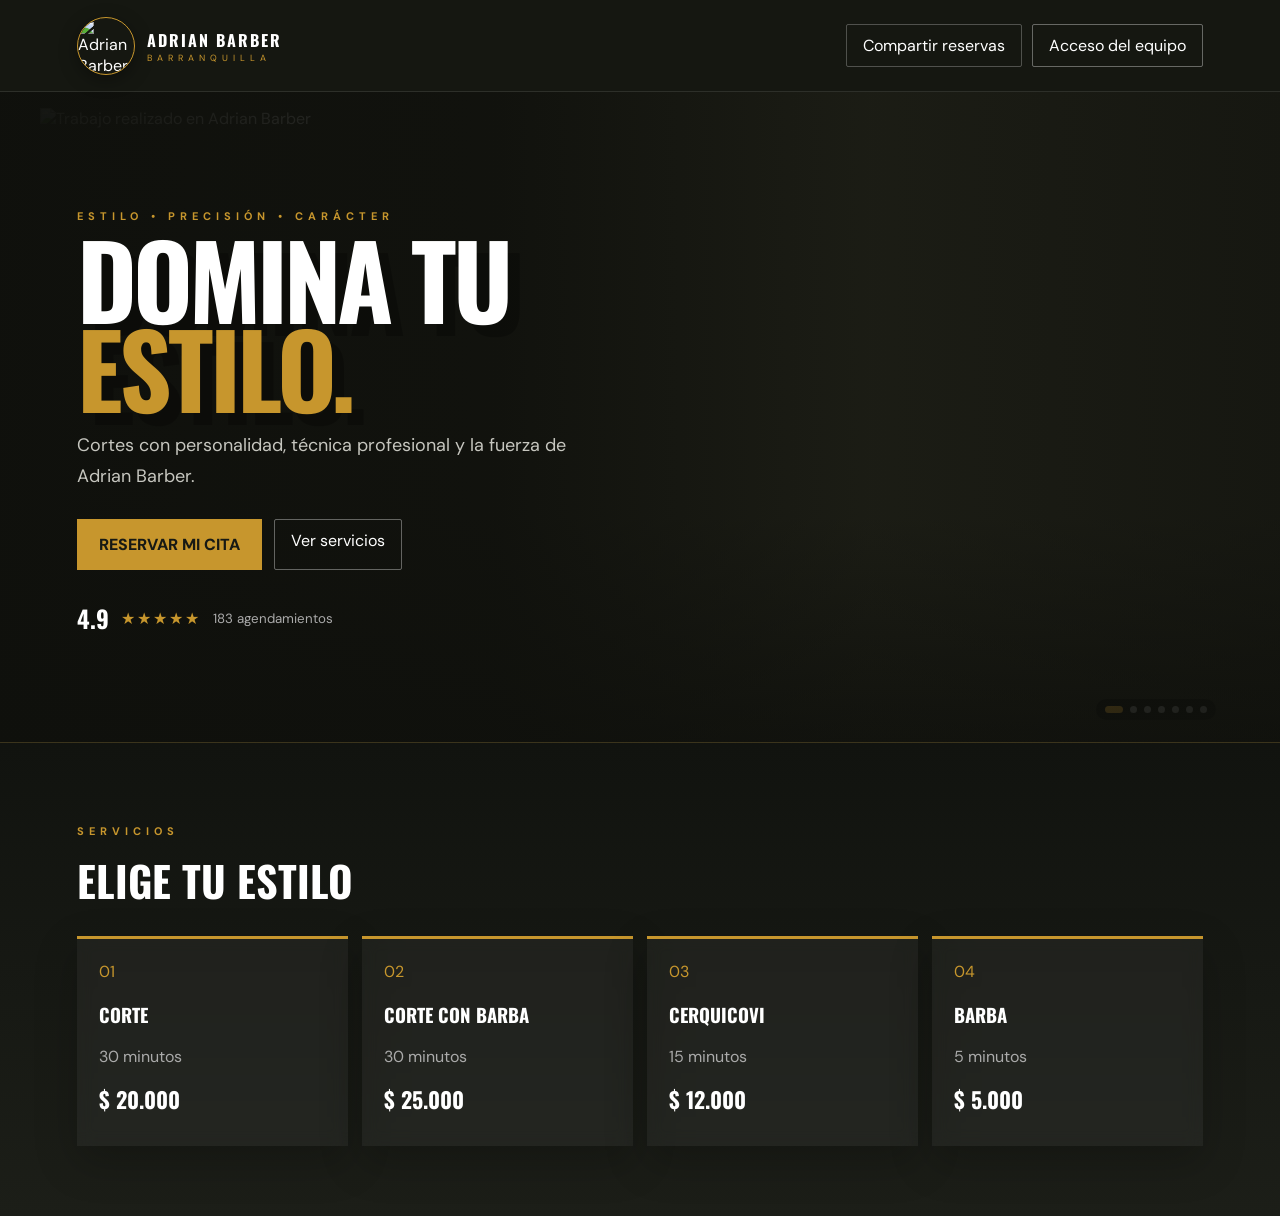
==== index.html @ c8754376 "Add Barberia frontend and deployment files Co-authored-by: Copilot <223556219+Copilot@users.noreply." ====
<!doctype html>
<html lang="es">
<head>
  <meta charset="UTF-8">
  <meta name="viewport" content="width=device-width, initial-scale=1.0">
  <meta name="theme-color" content="#17181c">
  <title>Adrian Barber | Reservas</title>
  <link rel="preconnect" href="https://fonts.googleapis.com">
  <link rel="preconnect" href="https://fonts.gstatic.com" crossorigin>
  <link href="https://fonts.googleapis.com/css2?family=DM+Sans:wght@400;500;600;700&family=Oswald:wght@500;600&display=swap" rel="stylesheet">
  <link rel="stylesheet" href="styles.css">
</head>
<body>
  <section class="landing" id="landingPage">
    <nav class="landing-nav">
      <div class="landing-logo"><img src="assets/adrian-barber-logo.jpg" alt="Adrian Barber"><div><strong>ADRIAN BARBER</strong><small>BARRANQUILLA</small></div></div>
      <div class="landing-nav-actions">
        <button class="landing-admin landing-share" id="shareBookingLink" type="button">Compartir reservas</button>
        <button class="landing-admin" id="showStaffLogin">Acceso del equipo</button>
      </div>
    </nav>
    <div class="landing-hero">
      <div class="landing-copy">
        <p class="landing-kicker">ESTILO • PRECISIÓN • CARÁCTER</p>
        <h1>Domina tu <em>estilo.</em></h1>
        <p class="landing-lead">Cortes con personalidad, técnica profesional y la fuerza de Adrian Barber.</p>
        <div class="landing-actions">
          <button class="landing-primary" id="landingBookButton">Reservar mi cita</button>
          <a class="landing-secondary" href="#landingServices">Ver servicios</a>
        </div>
        <div class="landing-rating"><strong>4.9</strong><span>★★★★★</span><small>183 agendamientos</small></div>
      </div>
      <div class="hero-figure">
        <section class="slider" id="heroSlider" aria-roledescription="carousel" aria-label="Estilos realizados en Adrian Barber"></section>
      </div>
    </div>
    <div class="landing-services" id="landingServices">
      <div><p class="landing-kicker">SERVICIOS</p><h2>Elige tu estilo</h2></div>
      <div class="landing-service-grid">
        <article><span>01</span><h3>Corte</h3><p>30 minutos</p><strong>$20.000</strong></article>
        <article><span>02</span><h3>Corte con Barba</h3><p>30 minutos</p><strong>$25.000</strong></article>
        <article><span>03</span><h3>Barba</h3><p>5 minutos</p><strong>$5.000</strong></article>
        <article><span>04</span><h3>Diseños</h3><p>Desde 5 minutos</p><strong>Desde $3.000</strong></article>
      </div>
    </div>
  </section>

  <section class="auth-screen" id="authScreen" hidden>
    <div class="auth-card">
      <div class="brand auth-brand">
        <img class="brand-mark" src="assets/adrian-barber-logo.jpg" alt="Adrian Barber">
        <div><strong>ADRIAN BARBER</strong><span>RESERVAS</span></div>
      </div>
      <p class="eyebrow">BIENVENIDO</p>
      <h1>¿Cómo quieres ingresar?</h1>
      <div class="role-selector">
        <button class="role-card" data-role="client">
          <span>♙</span><strong>Soy cliente</strong><small>Reservar una cita</small>
        </button>
        <button class="role-card" data-role="barber">
          <span>✂</span><strong>Soy barbero</strong><small>Ver mi agenda</small>
        </button>
        <button class="role-card" data-role="admin">
          <span>▦</span><strong>Administrador</strong><small>Gestionar la barbería</small>
        </button>
      </div>
      <form class="login-form" id="staffLoginForm" hidden>
        <label>Usuario<input name="username" required autocomplete="username"></label>
        <label>Contraseña<input name="password" type="password" required autocomplete="current-password"></label>
        <p class="login-hint" id="loginHint"></p>
        <button class="primary-button" type="submit">Ingresar</button>
        <button class="text-button back-button" type="button" id="backRoles">Volver</button>
      </form>
      <button class="text-button back-button staff-home-button" id="staffHomeButton">← Volver al inicio</button>
    </div>
  </section>

  <section class="public-booking" id="publicBooking" hidden>
    <div class="public-brand">ADRIAN BARBER <span>RESERVAS</span></div>
    <div class="booking-card">
      <button class="text-button booking-back" id="clientBack">← Volver</button>
      <p class="eyebrow">RESERVA ONLINE</p>
      <h1>Agenda tu cita</h1>
      <form id="publicBookingForm">
        <div class="form-grid">
          <label>Nombre completo<input name="client" required></label>
          <label>WhatsApp<input name="phone" required type="tel" placeholder="57 300 123 4567"></label>
          <fieldset class="service-picker" data-service-picker>
            <legend>Servicios <small>Selecciona uno o varios</small></legend>
          </fieldset>
          <label>Barbero<select name="barber" required></select></label>
          <label>Fecha<input name="date" required type="date"></label>
          <label>Hora<select name="time" required><option value="">Selecciona una hora</option></select></label>
        </div>
        <div class="availability-note" data-availability-note>Selecciona barbero, fecha y servicios para ver disponibilidad.</div>
        <div class="service-total"><span>Total estimado</span><strong data-service-total>$0</strong></div>
        <button class="primary-button booking-submit" type="submit">Confirmar cita</button>
      </form>
      <div class="booking-success" id="bookingSuccess" hidden>
        <div class="success-icon">✓</div>
        <h2>¡Cita agendada!</h2>
        <p>Tu reserva quedó registrada. Por favor, llega <strong>15 minutos antes</strong> de la hora reservada. Te enviaremos el recordatorio por WhatsApp.</p>
        <button class="primary-button" type="button" id="newPublicBooking">Agendar otra cita</button>
      </div>
    </div>
  </section>

  <div id="appShell" hidden>
  <aside class="sidebar" id="sidebar">
    <div class="brand">
      <img class="brand-mark" src="assets/adrian-barber-logo.jpg" alt="Adrian Barber">
      <div><strong>ADRIAN BARBER</strong><span>ADMIN</span></div>
    </div>
    <nav>
      <button class="nav-item active" data-view="dashboard"><span>▦</span> Panel</button>
      <button class="nav-item" data-view="appointments"><span>▣</span> Citas</button>
      <button class="nav-item" data-view="calendar"><span>▦</span> Calendario</button>
      <button class="nav-item admin-only" data-view="clients"><span>♙</span> Clientes</button>
      <button class="nav-item admin-only" data-view="barbers"><span>✂</span> Barberos</button>
      <button class="nav-item admin-only" data-view="services"><span>$</span> Servicios</button>
      <button class="nav-item admin-only" data-view="schedule"><span>◷</span> Horarios</button>
    </nav>
    <button class="add-client-button admin-only" id="newAppointmentSide">＋ Nueva cita</button>
    <button class="logout-button" id="logoutButton">Cerrar sesión</button>
  </aside>

  <main>
    <header>
      <button class="menu-button" id="menuButton" aria-label="Abrir menú">☰</button>
      <div>
        <p class="eyebrow">SISTEMA DE GESTIÓN</p>
        <h1 id="pageTitle">Panel principal</h1>
      </div>
      <button class="primary-button" id="newAppointment"><span>＋</span> Nueva cita</button>
    </header>

    <section class="view active" id="dashboardView">
      <div class="stats-grid">
        <article class="stat-card"><div class="stat-icon gold">▣</div><div><span>Citas hoy</span><strong id="todayCount">0</strong></div></article>
        <article class="stat-card"><div class="stat-icon blue">◷</div><div><span>Pendientes</span><strong id="pendingCount">0</strong></div></article>
        <article class="stat-card"><div class="stat-icon green">✓</div><div><span>Completadas</span><strong id="completedCount">0</strong></div></article>
        <article class="stat-card"><div class="stat-icon orange">$</div><div><span>Ingresos del día</span><strong id="todayRevenue">$0</strong></div></article>
      </div>

      <div class="content-grid">
        <section class="panel appointments-panel">
          <div class="panel-heading">
            <div><p class="eyebrow">AGENDA</p><h2>Próximas citas</h2></div>
            <button class="text-button" data-view-link="appointments">Ver todas →</button>
          </div>
          <div id="upcomingList" class="appointment-list"></div>
        </section>

        <section class="panel reminder-panel">
          <div class="panel-heading">
            <div><p class="eyebrow">WhatsApp</p><h2>Recordatorios</h2></div>
          </div>
          <div id="reminderList" class="reminder-list"></div>
        </section>
      </div>
      <section class="panel daily-revenue-panel admin-only">
        <div class="panel-heading">
          <div><p class="eyebrow">INGRESOS</p><h2>Ganancias por día</h2></div>
          <label class="daily-revenue-picker">Fecha<input id="dailyRevenueDate" type="date"></label>
        </div>
        <div class="daily-revenue-summary">
          <div><span>Total del día</span><strong id="dailyRevenueTotal">$0</strong></div>
          <div><span>Servicios completados</span><strong id="dailyRevenueCount">0</strong></div>
        </div>
        <div class="daily-revenue-list" id="dailyRevenueList"></div>
      </section>
    </section>

    <section class="view" id="appointmentsView">
      <section class="panel full-panel">
        <div class="panel-heading">
          <div><p class="eyebrow">AGENDA COMPLETA</p><h2>Gestión de citas</h2></div>
          <input id="appointmentSearch" class="search-input" type="search" placeholder="Buscar cliente...">
        </div>
        <div class="table-wrap">
          <table>
            <thead><tr><th>Cliente</th><th>Servicio</th><th>Barbero</th><th>Fecha</th><th>Hora</th><th>Estado</th><th>Acciones</th></tr></thead>
            <tbody id="appointmentsTable"></tbody>
          </table>
        </div>
      </section>
    </section>

      <section class="view" id="calendarView">
        <div class="calendar-layout">
          <section class="panel calendar-panel">
            <div class="panel-heading calendar-heading">
              <button class="calendar-arrow" id="previousMonth" aria-label="Mes anterior">‹</button>
              <div class="calendar-selectors">
                <label>
                  Mes
                  <select id="calendarMonthSelect" aria-label="Seleccionar mes"></select>
                </label>
                <label>
                  Año
                  <select id="calendarYearSelect" aria-label="Seleccionar año"></select>
                </label>
              </div>
              <button class="calendar-arrow" id="nextMonth" aria-label="Mes siguiente">›</button>
              <h2 id="calendarMonth" hidden></h2>
            </div>
            <div class="calendar-weekdays"><span>Lun</span><span>Mar</span><span>Mié</span><span>Jue</span><span>Vie</span><span>Sáb</span><span>Dom</span></div>
            <div class="calendar-grid" id="calendarGrid"></div>
          </section>
          <section class="panel calendar-agenda">
            <div class="panel-heading">
              <div><p class="eyebrow">HORARIOS DEL DÍA</p><h2 id="selectedDayTitle">Selecciona un día</h2></div>
            </div>
            <div class="blocked-hours-admin admin-only" id="blockedHoursAdmin">
              <strong>Bloquear horario</strong>
              <div>
                <select id="blockedBarber" aria-label="Barbero"></select>
                <label class="blocked-field">
                  Fecha
                  <input id="blockedDate" type="date" aria-label="Fecha">
                </label>
                <select id="blockedTime" aria-label="Hora">
                  <option value="">Selecciona hora</option>
                </select>
                <button type="button" class="primary-button" id="blockHourButton">Bloquear</button>
              </div>
              <div id="blockedHoursList"></div>
            </div>
            <div id="calendarDayAppointments"></div>
          </section>
        </div>
      </section>

    <section class="view" id="clientsView">
      <section class="panel full-panel">
        <div class="panel-heading"><div><p class="eyebrow">DIRECTORIO</p><h2>Clientes</h2></div></div>
        <div class="client-grid" id="clientGrid"></div>
      </section>
    </section>

    <section class="view" id="barbersView">
      <section class="panel full-panel">
        <div class="panel-heading">
          <div><p class="eyebrow">EQUIPO</p><h2>Administrar barberos</h2></div>
          <button class="primary-button" id="addBarberButton">＋ Agregar barbero</button>
        </div>
        <div class="barber-grid" id="barberGrid"></div>
      </section>
      <section class="panel full-panel admin-security-panel">
        <div class="panel-heading">
          <div><p class="eyebrow">SEGURIDAD</p><h2>Cambiar contraseña del administrador</h2></div>
        </div>
        <form id="adminPasswordForm" class="form-grid">
          <label>Contraseña actual<input name="currentPassword" type="password" required minlength="6"></label>
          <label>Nueva contraseña<input name="newPassword" type="password" required minlength="10"></label>
          <label>Confirmar contraseña<input name="confirmPassword" type="password" required minlength="10"></label>
          <button class="primary-button" type="submit">Guardar contraseña</button>
        </form>
      </section>
    </section>

    <section class="view" id="servicesView">
      <section class="panel full-panel">
        <div class="panel-heading">
          <div><p class="eyebrow">CATÁLOGO</p><h2>Administrar servicios</h2></div>
        </div>
        <div class="service-admin-grid" id="serviceGrid"></div>
      </section>
    </section>

    <section class="view" id="scheduleView">
      <section class="panel full-panel">
        <div class="panel-heading">
          <div><p class="eyebrow">ATENCIÓN</p><h2>Horarios de apertura</h2></div>
          <button class="primary-button" id="saveScheduleButton" type="button">Guardar horarios</button>
        </div>
        <div class="schedule-grid" id="scheduleGrid"></div>
      </section>
    </section>
  </main>

  <dialog id="barberDialog">
    <form id="barberForm">
      <div class="dialog-heading">
        <div><p class="eyebrow">EQUIPO</p><h2 id="barberDialogTitle">Agregar barbero</h2></div>
        <button class="close-button" type="button" data-close-barber>×</button>
      </div>
      <div class="form-grid">
        <label>Nombre<input name="name" required></label>
        <label>Usuario<input name="username" required></label>
        <label>Contraseña<input name="password" minlength="6"></label>
        <label>Teléfono<input name="phone" type="tel"></label>
      </div>
      <div class="dialog-actions">
        <button class="secondary-button" type="button" data-close-barber>Cancelar</button>
        <button class="primary-button" type="submit">Guardar barbero</button>
      </div>
    </form>
  </dialog>

  <dialog id="appointmentDialog">
    <form id="appointmentForm" method="dialog">
      <div class="dialog-heading">
        <div><p class="eyebrow">NUEVA RESERVA</p><h2>Agendar cita</h2></div>
        <button class="close-button" type="button" data-close-dialog>×</button>
      </div>
      <div class="form-grid">
        <label>Nombre del cliente<input name="client" required placeholder="Ej. Carlos Pérez"></label>
        <label>Teléfono de WhatsApp<input name="phone" required type="tel" placeholder="57 300 123 4567"></label>
        <fieldset class="service-picker" data-service-picker>
          <legend>Servicios <small>Selecciona uno o varios</small></legend>
        </fieldset>
        <label>Barbero<select name="barber" required></select></label>
        <label>Fecha<input name="date" required type="date"></label>
        <label>Hora<select name="time" required><option value="">Selecciona una hora</option></select></label>
      </div>
      <div class="availability-note" data-availability-note>Selecciona barbero, fecha y servicios para ver disponibilidad.</div>
      <div class="service-total"><span>Total estimado</span><strong data-service-total>$0</strong></div>
      <label>Notas<textarea name="notes" rows="3" placeholder="Preferencias o observaciones"></textarea></label>
      <div class="dialog-actions">
        <button type="button" class="secondary-button" data-close-dialog>Cancelar</button>
        <button type="submit" class="primary-button">Guardar cita</button>
      </div>
    </form>
  </dialog>

  <div class="toast" id="toast"></div>
  </div>
  <script src="supabase-config.js"></script>
  <script src="app.js?v=20261107-performance"></script>
</body>
</html>
---- styles.css ----
:root {
  --ink: #171914;
  --sidebar: #202219;
  --paper: #edece6;
  --white: #fff;
  --gold: #c7962d;
  --muted: #777983;
  --line: #e8e8e3;
  --green: #319b6a;
}

* { box-sizing: border-box; }
html, body { width: 100%; min-height: 100%; }
body { margin: 0; background: var(--paper); color: var(--ink); font-family: "DM Sans", sans-serif; display: grid; grid-template-columns: 240px minmax(0, 1fr); min-height: 100vh; overflow-x: hidden; }
button, input, select, textarea { font: inherit; }
button { cursor: pointer; }
[hidden] { display: none !important; }
.landing { grid-column: 1 / -1; min-height: 100vh; overflow: hidden; background: #151711; color: white; }
.landing-nav { height: 92px; display: flex; align-items: center; justify-content: space-between; padding: 0 6vw; border-bottom: 1px solid rgba(255,255,255,.1); position: relative; z-index: 3; }
.landing-nav-actions { display: flex; gap: 10px; align-items: center; }
.landing-share { background: transparent !important; border-color: rgba(255,255,255,.25) !important; color: #fff !important; }
.landing-logo { display: flex; align-items: center; gap: 12px; }.landing-logo strong { font-family: "Oswald"; letter-spacing: 2px; }.landing-logo small { color: var(--gold); letter-spacing: 5px; font-size: 9px; display: block; }
.landing-logo img { width: 58px; height: 58px; object-fit: cover; border-radius: 50%; border: 1px solid var(--gold); box-shadow: 0 5px 18px rgba(0,0,0,.35); }
.brand-mark { width: 42px !important; height: 42px !important; border-radius: 50%; object-fit: cover; border: 1px solid var(--gold) !important; transform: none !important; }
.lion-mark { width: 48px; height: 48px; display: grid; place-items: center; border: 1px solid var(--gold); color: var(--gold); font-family: "Oswald"; transform: rotate(45deg); box-shadow: 8px 8px 0 rgba(199,150,45,.12); }.lion-mark::first-line { transform: rotate(-45deg); }
.landing-admin, .landing-secondary { color: white; border: 1px solid rgba(255,255,255,.35); background: transparent; padding: 10px 16px; border-radius: 2px; text-decoration: none; }
.landing-hero { min-height: 650px; display: grid; grid-template-columns: 52% 48%; align-items: center; position: relative; isolation: isolate; padding: 30px 6vw; overflow: hidden; background: #151711; }
.landing-hero::after { content: ""; position: absolute; z-index: 1; inset: 0; pointer-events: none; background: linear-gradient(90deg, rgba(15,16,12,.98) 0%, rgba(15,16,12,.88) 39%, rgba(15,16,12,.28) 68%, rgba(15,16,12,.58) 100%), linear-gradient(0deg, rgba(15,16,12,.78), transparent 35%); }
.landing-copy { position: relative; z-index: 3; }.landing-kicker { color: var(--gold); letter-spacing: 5px; font-size: 11px; font-weight: 700; }
.landing-copy h1 { font-size: clamp(65px, 8vw, 120px); line-height: .87; max-width: 700px; text-transform: uppercase; letter-spacing: -4px; text-shadow: 12px 12px 0 rgba(0,0,0,.25); }
.landing-copy h1 em { color: var(--gold); font-style: normal; display: block; }.landing-lead { max-width: 520px; color: #c6c6bf; font-size: 18px; line-height: 1.7; }
.landing-actions { display: flex; gap: 12px; margin-top: 28px; }.landing-primary { border: 0; background: var(--gold); color: #171914; padding: 15px 22px; font-weight: 800; text-transform: uppercase; }
.landing-rating { margin-top: 30px; display: flex; align-items: center; gap: 12px; }.landing-rating strong { font-family: "Oswald"; font-size: 24px; }.landing-rating span { color: var(--gold); letter-spacing: 2px; }.landing-rating small { color: #aaa; }
.hero-figure { position: absolute; z-index: 0; inset: 0; height: 100%; }
.slider { position: absolute; inset: 0; width: 100%; height: 100%; overflow: hidden; background: #202118; }
.slide { position: absolute; inset: 0; opacity: 0; visibility: hidden; transition: opacity 800ms cubic-bezier(.25,1,.5,1), visibility 800ms; }
.slide img { width: 100%; height: 100%; object-fit: cover; object-position: center; display: block; transform: scale(1.08); transition: transform 3600ms ease-out; }
.slide.active { opacity: 1; visibility: visible; z-index: 1; }.slide.active img { transform: scale(1); }
.slider-dots { position: absolute; z-index: 4; bottom: 22px; right: 5vw; left: auto; transform: none; display: flex; gap: 7px; padding: 7px 9px; border-radius: 20px; background: rgba(0,0,0,.55); }
.slider-dot { width: 7px; height: 7px; padding: 0; border: 0; border-radius: 50%; background: rgba(255,255,255,.45); }.slider-dot.active { width: 18px; border-radius: 5px; background: var(--gold); }
.lion-face { position: absolute; width: 235px; height: 310px; right: 20%; top: 15%; border-radius: 47% 47% 43% 43%; background: linear-gradient(135deg, #b78a45, #704923 65%, #3e2919); box-shadow: 20px 30px 50px rgba(0,0,0,.45), inset -25px -20px 40px rgba(0,0,0,.25); transform: rotateY(-12deg); }
.lion-eye { position:absolute; width: 42px; height: 14px; top: 105px; background: #d9c35d; border: 5px solid #211a12; border-radius: 50%; }.lion-eye.left { left: 36px; }.lion-eye.right { right: 36px; }.lion-nose { position:absolute; width: 58px; height: 38px; left: 88px; bottom: 68px; background: #191713; clip-path: polygon(50% 100%, 0 0, 100% 0); }
.claw { position:absolute; width: 70px; height: 250px; right: 3%; top: 28%; border-right: 8px solid rgba(199,150,45,.5); border-radius: 50%; transform: rotate(15deg); }.claw-two { right: 10%; transform: rotate(8deg); }.claw-three { right: 17%; transform: rotate(2deg); }
.landing-services { background: linear-gradient(180deg, #11130f, #1c1e18); color: white; padding: 70px 6vw; border-top: 1px solid rgba(199,150,45,.18); }.landing-services h2, .landing-location h2 { font-size: 42px; }.landing-service-grid { display:grid; grid-template-columns: repeat(4, 1fr); gap: 14px; margin-top: 25px; }
.landing-service-grid article { min-height: 210px; border-top: 3px solid var(--gold); background: rgba(255,255,255,.045); padding: 22px; box-shadow: 0 15px 40px rgba(0,0,0,.22); backdrop-filter: blur(8px); }.landing-service-grid p { color: #aaa; }.landing-service-grid span { color: var(--gold); }.landing-service-grid h3 { font-family: "Oswald"; text-transform: uppercase; }.landing-service-grid strong { font-family: "Oswald"; font-size: 22px; }
.landing-location { background: #202219; padding: 55px 6vw; display: flex; justify-content: space-between; align-items: center; }.landing-location p { color: #b7b8af; }.landing-location a { color: var(--gold); border: 1px solid var(--gold); padding: 13px 18px; text-decoration: none; }
.staff-home-button { margin-top: 22px; }
.auth-screen { grid-column: 1 / -1; min-height: 100vh; display: grid; place-items: center; padding: 24px; background: radial-gradient(circle at 15% 20%, rgba(199,150,45,.18), transparent 30%), linear-gradient(135deg, #12140f 0%, #292b22 100%); position: relative; overflow: hidden; }
.auth-screen::after { content: ""; position: absolute; width: 360px; height: 360px; right: -130px; bottom: -170px; opacity: .08; border: 45px solid var(--gold); border-radius: 50%; box-shadow: 0 0 0 28px transparent, 0 0 0 29px var(--gold), 0 0 0 58px transparent, 0 0 0 59px var(--gold); }
.auth-card { position: relative; z-index: 1; border-top: 4px solid var(--gold); }
.auth-card { width: min(760px, 100%); background: var(--white); border-radius: 8px; padding: 38px; }
.auth-brand { color: var(--ink); margin-bottom: 30px; }.auth-brand strong, .auth-brand span { color: var(--ink); }
.auth-card h1 { margin-bottom: 24px; }
.role-selector { display: grid; grid-template-columns: repeat(3, 1fr); gap: 14px; }
.role-card { min-height: 150px; border: 1px solid var(--line); background: white; border-radius: 6px; display: flex; flex-direction: column; align-items: center; justify-content: center; }
.role-card:hover { border-color: var(--gold); transform: translateY(-2px); }
.role-card span { font-size: 30px; color: var(--gold); margin-bottom: 12px; }
.role-card strong { font-family: "Oswald"; text-transform: uppercase; }.role-card small { color: var(--muted); margin-top: 5px; }
.login-form { max-width: 430px; }.login-hint { color: var(--muted); font-size: 12px; }.back-button { display: block; margin-top: 12px; }
.logout-button { position: absolute; bottom: 24px; left: 28px; border: 0; background: transparent; color: #aaaeb8; }
.public-booking { grid-column: 1 / -1; min-height: 100vh; padding: 30px; background-color: #191b16; background-image: radial-gradient(circle at 20px 20px, rgba(199,150,45,.12) 0 7px, transparent 8px), radial-gradient(circle at 48px 48px, rgba(199,150,45,.08) 0 12px, transparent 13px); background-size: 68px 68px; display: grid; place-items: center; }
.public-brand { position: fixed; top: 24px; left: 30px; color: white; font-family: "Oswald"; letter-spacing: 3px; }
.public-brand span { color: var(--gold); display: block; font-size: 10px; letter-spacing: 7px; }
.booking-card { width: min(650px, 100%); background: white; border-radius: 8px; border-top: 4px solid var(--gold); padding: 28px 32px 32px; box-shadow: 0 25px 80px rgba(0,0,0,.35); }
.booking-back { margin-bottom: 18px; }.booking-submit { width: 100%; }
.booking-success { text-align: center; padding: 25px 0 10px; }.success-icon { width: 58px; height: 58px; border-radius: 50%; margin: 0 auto 16px; display: grid; place-items: center; background: #daf1e5; color: var(--green); font-size: 28px; }
.booking-success p { color: var(--muted); margin-bottom: 22px; }
.barber-grid { display: grid; grid-template-columns: repeat(3, 1fr); gap: 16px; padding: 22px; }
.calendar-layout { display: grid; grid-template-columns: minmax(0, 1.5fr) minmax(280px, .65fr); gap: 20px; }
.calendar-heading { justify-content: center; gap: 35px; }.calendar-heading h2 { min-width: 220px; text-align: center; text-transform: capitalize; }
.calendar-selectors { display: flex; align-items: center; gap: 10px; }
.calendar-selectors label { margin: 0; gap: 3px; color: var(--muted); }
.calendar-selectors select { min-width: 130px; padding: 8px 10px; text-transform: capitalize; }
.calendar-arrow { border: 1px solid var(--line); background: white; width: 36px; height: 36px; border-radius: 50%; font-size: 24px; }
.calendar-weekdays, .calendar-grid { display: grid; grid-template-columns: repeat(7, minmax(0, 1fr)); }
.calendar-grid { grid-auto-flow: row; grid-auto-rows: 105px; width: 100%; position: relative; }
.calendar-weekdays { background: #fafaf8; border-bottom: 1px solid var(--line); }
.calendar-weekdays span { color: var(--muted); text-align: center; padding: 11px 4px; font-size: 11px; font-weight: 700; }
.calendar-day { width: 100%; min-width: 0; min-height: 105px; height: 105px; border: 0; border-right: 1px solid var(--line); border-bottom: 1px solid var(--line); background: white; padding: 9px; text-align: left; vertical-align: top; overflow: hidden; }
.calendar-day:nth-child(7n) { border-right: 0; }.calendar-day.outside { background: #fafaf8; color: #bbb; }.calendar-day.today .day-number { background: var(--ink); color: white; border-radius: 50%; }
.calendar-day.selected { box-shadow: inset 0 0 0 2px var(--gold); background: #fffaf0; }
.calendar-day.has-appointments { background: #fff1ca; box-shadow: inset 0 0 0 2px #d79a1f; }
.calendar-day.has-appointments .day-number { background: var(--gold); color: #171914; border-radius: 50%; }
.day-number { display: inline-grid; place-items: center; width: 26px; height: 26px; font-size: 12px; font-weight: 700; }
.day-appointments { display: block; color: var(--muted); font-size: 10px; margin-top: 8px; }
.day-reservation { display: block; background: #fff0c7; color: #80601f; border-radius: 3px; padding: 3px 5px; margin-top: 4px; overflow: hidden; white-space: nowrap; text-overflow: ellipsis; }
.calendar-agenda { min-height: 520px; }.calendar-time-item { padding: 13px 18px; border-bottom: 1px solid var(--line); display: grid; grid-template-columns: 58px 1fr; gap: 12px; }
.calendar-time-item strong { font-family: "Oswald"; }.calendar-time-item span { color: var(--muted); font-size: 12px; }
.blocked-hours-admin { border-bottom: 1px solid var(--line); padding: 14px 18px; }
.blocked-hours-admin > div:nth-child(2) { display: grid; grid-template-columns: repeat(2, minmax(0, 1fr)); gap: 8px; margin-top: 10px; align-items: end; }
.blocked-hours-admin #blockHourButton { grid-column: 1 / -1; }
.blocked-field { display: grid; gap: 4px; color: var(--muted); font-size: 11px; font-weight: 700; }
.blocked-field input { width: 100%; min-width: 0; }
.blocked-hours-admin select,
.blocked-hours-admin input,
.blocked-hours-admin button { width: 100%; min-width: 0; }
.blocked-hour { display: flex; align-items: center; justify-content: space-between; gap: 10px; padding-top: 10px; }
.blocked-hour span { font-size: 13px; }
.blocked-hours-empty { color: var(--muted); font-size: 12px; margin-bottom: 0; }
.barber-card { border: 1px solid var(--line); border-radius: 6px; padding: 18px; }
.barber-card-actions { display: flex; gap: 7px; margin-top: 16px; }
.danger-button { border: 1px solid #e4bbb0; color: #a44b35; background: white; border-radius: 3px; padding: 7px 10px; }
.service-picker { grid-column: 1 / -1; border: 0; padding: 0; margin: 0 0 16px; }
.service-picker legend { font-size: 12px; font-weight: 700; margin-bottom: 8px; }.service-picker legend small { color: var(--muted); font-weight: 400; margin-left: 5px; }
.service-options { display: grid; grid-template-columns: repeat(2, 1fr); gap: 8px; }
.service-option { position: relative; display: block !important; margin: 0 !important; }
.service-option input { position: absolute; opacity: 0; width: 1px; }
.service-option span { min-height: 68px; border: 1px solid var(--line); border-radius: 5px; padding: 11px; display: grid; align-content: center; }
.service-option strong { font-size: 13px; }.service-option small { color: var(--muted); font-size: 11px; }
.service-option input:checked + span { border-color: var(--gold); background: #fff8e5; box-shadow: inset 3px 0 var(--gold); }
.service-total { border-top: 1px solid var(--line); display: flex; justify-content: space-between; align-items: center; padding: 14px 0; margin-bottom: 12px; }
.service-admin-grid { display: grid; grid-template-columns: repeat(2, minmax(0, 1fr)); gap: 12px; }
.service-admin-card { border: 1px solid var(--line); border-radius: 6px; padding: 16px; }
.service-admin-card .form-grid { grid-template-columns: 1fr 150px; gap: 10px; }
.service-admin-card button { grid-column: 1 / -1; justify-self: start; }
@media (max-width: 700px) {
  .service-admin-grid { grid-template-columns: 1fr; }
  .service-admin-card .form-grid { grid-template-columns: 1fr; }
}
.schedule-grid { display: grid; grid-template-columns: repeat(2, minmax(0, 1fr)); gap: 12px; }
.schedule-day { border: 1px solid var(--line); border-radius: 6px; padding: 14px; }
.schedule-day.closed { background: #f7f7f4; }
.schedule-day-times { display: grid; grid-template-columns: 1fr 1fr; gap: 10px; margin-top: 10px; }
.schedule-day label { font-size: 12px; color: var(--muted); }
@media (max-width: 700px) {
  .schedule-grid { grid-template-columns: 1fr; }
}
.service-total span { color: var(--muted); font-size: 13px; }.service-total strong { color: var(--gold); font-family: "Oswald"; font-size: 22px; }
.availability-note { background: #f7f7f3; border-left: 3px solid var(--gold); padding: 10px 12px; margin-bottom: 14px; color: var(--muted); font-size: 12px; }
.availability-note.busy { border-left-color: #d26d4a; color: #9d4d32; }
.availability-note.free { border-left-color: var(--green); color: #24774e; }
.sidebar { position: fixed; inset: 0 auto 0 0; width: 240px; background: var(--sidebar); color: white; padding: 28px 18px; z-index: 20; }
.brand { display: flex; align-items: center; gap: 12px; padding: 0 10px 32px; }
.brand-mark { width: 42px; height: 42px; border: 1px solid var(--gold); color: var(--gold); display: grid; place-items: center; font: 600 25px "Oswald", sans-serif; transform: rotate(45deg); }
.brand-mark::first-letter { transform: rotate(-45deg); }
.brand strong { font-family: "Oswald"; letter-spacing: 2px; }
.brand span { color: var(--gold); font-size: 10px; letter-spacing: 5px; display: block; }
nav { display: grid; gap: 8px; }
.nav-item { border: 0; background: transparent; color: #aaaeb8; text-align: left; padding: 13px 15px; border-radius: 5px; display: flex; gap: 13px; }
.nav-item span { width: 18px; text-align: center; }
.nav-item.active, .nav-item:hover { background: #34363c; color: white; }
.add-client-button { width: calc(100% - 20px); margin: 28px 10px 0; border: 1px solid #555860; background: transparent; color: #ccc; padding: 12px; border-radius: 5px; }
main { grid-column: 2; min-width: 0; width: 100%; }
#appShell:not([hidden]) { display: block; grid-column: 2; min-width: 0; width: 100%; }
#appShell main { width: 100%; min-width: 0; }
body.admin-mode { display: block; width: 100%; min-height: 100vh; }
body.admin-mode #appShell:not([hidden]) { display: block; width: calc(100% - 240px); margin-left: 240px; min-height: 100vh; }
body.admin-mode #appShell main { width: 100%; margin: 0; }
header { height: 100px; background: var(--white); border-bottom: 1px solid var(--line); padding: 0 38px; display: flex; align-items: center; justify-content: space-between; }
h1, h2 { font-family: "Oswald", sans-serif; margin: 0; }
h1 { font-size: 29px; text-transform: uppercase; }
h2 { font-size: 22px; text-transform: uppercase; }
.eyebrow { color: var(--muted); font-size: 10px; letter-spacing: 2px; font-weight: 700; margin: 0 0 5px; }
.primary-button { border: 0; background: var(--ink); color: white; border-radius: 4px; padding: 12px 18px; font-weight: 700; }
.primary-button:hover { background: var(--gold); color: var(--ink); }
.menu-button { display: none; border: 0; background: transparent; font-size: 22px; }
.view { display: none; padding: 28px 38px 50px; }
.view.active { display: block; }
.stats-grid { display: grid; grid-template-columns: repeat(4, minmax(0, 1fr)); gap: 16px; margin-bottom: 22px; }
.stat-card { min-height: 105px; background: var(--white); border-radius: 6px; box-shadow: 0 5px 18px rgba(0,0,0,.035); display: flex; align-items: center; gap: 16px; padding: 20px; }
.stat-card span { color: var(--muted); font-size: 13px; display: block; }
.stat-card strong { font-family: "Oswald"; font-size: 28px; }
.stat-icon { width: 46px; height: 46px; border-radius: 50%; display: grid; place-items: center; font-weight: 700; }
.gold { background: #fff1ca; color: #bd8713; }.blue { background: #e0ebf7; color: #557eaa; }.green { background: #daf1e5; color: var(--green); }.orange { background: #f7e6dc; color: #bf7650; }
.content-grid { display: grid; grid-template-columns: minmax(0, 1.65fr) minmax(280px, .75fr); gap: 22px; }
.panel { background: var(--white); border-radius: 6px; box-shadow: 0 5px 18px rgba(0,0,0,.035); }
.panel-heading { min-height: 78px; padding: 18px 22px; border-bottom: 1px solid var(--line); display: flex; justify-content: space-between; align-items: center; gap: 12px; }
.text-button { border: 0; background: transparent; color: var(--muted); font-weight: 600; }
.appointment-item { padding: 16px 22px; border-bottom: 1px solid var(--line); display: grid; grid-template-columns: 58px 1fr auto; align-items: center; gap: 14px; }
.appointment-item:last-child { border: 0; }
.time-block { text-align: center; border-right: 1px solid var(--line); padding-right: 14px; }
.time-block strong { font-family: "Oswald"; font-size: 20px; }
.time-block span { color: var(--muted); font-size: 11px; display: block; }
.appointment-info strong { display: block; }.appointment-info span { color: var(--muted); font-size: 13px; }
.status { border-radius: 20px; padding: 5px 9px; font-size: 11px; font-weight: 700; }
.pending { background: #fff1ca; color: #a8730d; }.completed { background: #daf1e5; color: var(--green); }.cancelled { background: #eee; color: #777; }
.reminder-list { padding: 8px 18px; }
.reminder { border-bottom: 1px solid var(--line); padding: 13px 0; display: grid; grid-template-columns: 1fr auto; align-items: center; gap: 10px; }
.reminder:last-child { border: 0; }.reminder strong { font-size: 14px; }.reminder span { color: var(--muted); font-size: 12px; display: block; }
.whatsapp-button { border: 0; background: #dff2e8; color: #24774e; border-radius: 4px; padding: 8px; text-decoration: none; font-size: 12px; font-weight: 700; }
.empty { text-align: center; color: var(--muted); padding: 35px 15px; font-size: 14px; }
.daily-revenue-panel { margin-top: 22px; }
.daily-revenue-picker { width: 190px; margin: 0; }
.daily-revenue-summary { display: grid; grid-template-columns: repeat(2, minmax(0, 1fr)); gap: 16px; padding: 18px 22px; border-bottom: 1px solid var(--line); }
.daily-revenue-summary div { background: #f7f7f3; border-radius: 5px; padding: 14px 16px; }
.daily-revenue-summary span { color: var(--muted); font-size: 12px; display: block; }
.daily-revenue-summary strong { font-family: "Oswald"; font-size: 24px; }
.daily-revenue-list { padding: 8px 22px; }
.daily-revenue-item { display: grid; grid-template-columns: 1fr 80px 110px; align-items: center; gap: 14px; padding: 14px 0; border-bottom: 1px solid var(--line); }
.daily-revenue-item:last-child { border-bottom: 0; }
.daily-revenue-client strong { display: block; }
.daily-revenue-client span, .daily-revenue-time { color: var(--muted); font-size: 12px; }
.daily-revenue-price { text-align: right; font-family: "Oswald"; font-size: 18px; color: #a8730d; }
@media (max-width: 620px) {
  .daily-revenue-picker { width: 150px; }
  .daily-revenue-summary { grid-template-columns: 1fr; }
  .daily-revenue-item { grid-template-columns: 1fr auto; }
  .daily-revenue-time { grid-column: 1; grid-row: 2; }
  .daily-revenue-price { grid-column: 2; grid-row: 1 / span 2; }
}
.full-panel { min-height: 400px; overflow: hidden; }
.search-input { border: 1px solid var(--line); border-radius: 4px; padding: 10px 12px; outline: none; width: 230px; }
.table-wrap { overflow-x: auto; }
table { width: 100%; border-collapse: collapse; min-width: 850px; }
th { text-align: left; color: var(--muted); font-size: 11px; letter-spacing: 1px; padding: 14px; background: #fafaf8; }
td { padding: 15px 14px; border-top: 1px solid var(--line); font-size: 13px; }
.action-button { border: 1px solid var(--line); background: white; border-radius: 3px; padding: 6px 8px; margin-right: 3px; }
.client-grid { display: grid; grid-template-columns: repeat(3, 1fr); gap: 16px; padding: 22px; }
.client-card { border: 1px solid var(--line); border-radius: 6px; padding: 18px; }
.avatar { width: 42px; height: 42px; border-radius: 50%; background: var(--ink); color: white; display: grid; place-items: center; font-weight: 700; margin-bottom: 12px; }
.client-card strong { display: block; }.client-card span { color: var(--muted); font-size: 13px; }
dialog { border: 0; border-radius: 8px; padding: 0; width: min(650px, calc(100% - 28px)); box-shadow: 0 20px 70px rgba(0,0,0,.25); }
dialog::backdrop { background: rgba(20,21,24,.65); }
dialog form { padding: 25px; }.dialog-heading { display: flex; justify-content: space-between; margin-bottom: 20px; }
.close-button { border: 0; background: transparent; font-size: 28px; color: var(--muted); }
.form-grid { display: grid; grid-template-columns: 1fr 1fr; gap: 16px; }
label { font-size: 12px; font-weight: 700; display: grid; gap: 7px; margin-bottom: 16px; }
input, select, textarea { width: 100%; border: 1px solid var(--line); border-radius: 4px; padding: 11px; outline: none; background: white; }
input:focus, select:focus, textarea:focus { border-color: var(--gold); }
.dialog-actions { display: flex; justify-content: flex-end; gap: 10px; }.secondary-button { border: 1px solid var(--line); background: white; border-radius: 4px; padding: 12px 18px; }
.toast { position: fixed; right: 25px; bottom: 25px; background: var(--ink); color: white; padding: 13px 18px; border-radius: 4px; transform: translateY(90px); opacity: 0; transition: .25s; z-index: 50; }
.toast.show { transform: translateY(0); opacity: 1; }

@media (max-width: 980px) {
  body { grid-template-columns: 1fr; }
  body.admin-mode #appShell:not([hidden]) { width: 100%; margin-left: 0; }
  #appShell:not([hidden]) { grid-column: 1; width: 100%; }
  .sidebar { transform: translateX(-100%); transition: transform .25s; box-shadow: 10px 0 30px rgba(0,0,0,.2); }
  .sidebar.open { transform: translateX(0); }
  main { grid-column: 1; }
  .menu-button { display: block; }
  header { padding: 0 22px; }
  header > div { margin-right: auto; margin-left: 15px; }
  .stats-grid { grid-template-columns: 1fr 1fr; }
  .content-grid { grid-template-columns: 1fr; }
  .client-grid { grid-template-columns: 1fr 1fr; }
  .calendar-layout { grid-template-columns: 1fr; }
  .landing-nav { padding-inline: 4vw; }
  .landing-hero { grid-template-columns: 50% 50%; min-height: 600px; padding-inline: 4vw; }
  .landing-copy h1 { font-size: clamp(58px, 9vw, 82px); }
  .hero-figure { height: 470px; }.slider { width: min(330px, 92%); }
  .landing-service-grid { grid-template-columns: repeat(2, 1fr); }
  .barber-grid { grid-template-columns: repeat(2, 1fr); }
}
@media (max-width: 1200px) and (min-width: 981px) {
  .stats-grid { grid-template-columns: repeat(2, minmax(0, 1fr)); }
  .content-grid { grid-template-columns: 1fr; }
  .barber-grid, .client-grid { grid-template-columns: repeat(2, 1fr); }
}
@media (max-width: 760px) {
  .blocked-hours-admin { padding-inline: 14px; }
  .blocked-hours-admin > div:nth-child(2) { grid-template-columns: repeat(2, minmax(0, 1fr)); }
  .blocked-hours-admin #blockHourButton { grid-column: 1 / -1; }
  .landing-nav { height: 82px; }
  .landing-logo img { width: 50px; height: 50px; }
  .landing-hero { grid-template-columns: 1fr; min-height: auto; padding-top: 55px; text-align: center; background: radial-gradient(circle at 50% 72%, rgba(199,150,45,.18), transparent 28%), linear-gradient(180deg, #151711 0%, #24251d 100%); }
  .landing-copy { display: flex; flex-direction: column; align-items: center; }
  .landing-copy h1 { max-width: 600px; }
  .landing-lead { max-width: 580px; }
  .landing-actions, .landing-rating { justify-content: center; }
  .hero-figure { width: 100%; height: min(540px, 112vw); }
  .slider { width: min(390px, 82vw); transform: none; }
  .landing-location { gap: 30px; }
  header { padding: 0 16px; }
  header .primary-button { white-space: nowrap; }
  .view { padding-inline: 18px; }
  .barber-grid, .client-grid { grid-template-columns: 1fr; }
  .panel-heading { align-items: flex-start; flex-wrap: wrap; }
  .panel-heading .search-input { width: 100%; }
  .calendar-heading { justify-content: space-between; }
  .calendar-heading h2 { min-width: 0; flex: 1; font-size: 18px; }
  .calendar-grid { grid-auto-rows: 82px; }
  .calendar-day { min-height: 82px; height: 82px; padding: 5px; }
  .day-reservation { font-size: 0; height: 5px; min-height: 5px; padding: 0; }
  dialog { max-height: calc(100vh - 20px); overflow-y: auto; }
}
@media (max-width: 600px) {
  header { height: 82px; }.eyebrow { display: none; } h1 { font-size: 22px; }
  header .primary-button { font-size: 0; width: 42px; height: 42px; padding: 0; border-radius: 50%; }
  header .primary-button span { font-size: 20px; }
  .view { padding: 18px 14px 40px; }.stats-grid { gap: 10px; }
  .stat-card { min-height: 88px; padding: 14px; gap: 10px; }.stat-icon { width: 38px; height: 38px; }
  .stat-card strong { font-size: 23px; }.content-grid { gap: 14px; }
  .appointment-item { grid-template-columns: 48px 1fr; padding: 14px; }.appointment-item > .status { grid-column: 2; justify-self: start; }
  .panel-heading { padding: 16px; }.search-input { width: 160px; }
  .client-grid, .form-grid { grid-template-columns: 1fr; }
  .service-options { grid-template-columns: 1fr; }
  .role-selector { grid-template-columns: 1fr; }.role-card { min-height: 105px; }.auth-card { padding: 25px 20px; }
  .public-booking { padding: 75px 12px 20px; align-items: start; }.booking-card { padding: 22px 18px; }
  .landing-nav { height: 78px; padding: 0 18px; }.landing-logo strong { font-size: 13px; }.landing-admin { font-size: 11px; padding: 8px; }
  .landing-hero { grid-template-columns: 1fr; min-height: 720px; padding: 45px 18px 0; }.landing-copy h1 { font-size: 58px; letter-spacing: -2px; }.landing-lead { font-size: 15px; }
  .hero-figure { height: 300px; }.mane-ring { width: 250px; height: 250px; right: calc(50% - 125px); top: 20px; border-width: 35px; }.lion-face { width: 150px; height: 195px; right: calc(50% - 75px); top: 45px; }.lion-eye { width: 28px; height: 10px; top: 68px; border-width: 3px; }.lion-eye.left { left: 23px; }.lion-eye.right { right: 23px; }.lion-nose { width: 38px; height: 25px; left: 56px; bottom: 44px; }
  .landing-services, .landing-location { padding: 45px 18px; }.landing-service-grid { grid-template-columns: 1fr 1fr; }.landing-location { display: grid; gap: 25px; }
  .landing-nav { gap: 10px; }.landing-logo { gap: 8px; }.landing-logo img { width: 44px; height: 44px; }.landing-logo strong { font-size: 11px; letter-spacing: 1px; }.landing-logo small { letter-spacing: 3px; }
  .landing-hero { padding: 42px 14px 20px; }.landing-kicker { letter-spacing: 3px; }.landing-copy h1 { font-size: clamp(46px, 15vw, 58px); line-height: .92; }
  .landing-actions { width: 100%; flex-direction: column; }.landing-actions a, .landing-actions button { width: 100%; text-align: center; box-sizing: border-box; }
  .landing-rating { flex-wrap: wrap; }.hero-figure { height: 116vw; max-height: 470px; }.slider { width: min(340px, 88vw); }
  .landing-services h2, .landing-location h2 { font-size: 34px; }.landing-location { text-align: left; }
  header { gap: 8px; height: 78px; }
  header h1 { font-size: 19px; }
  header .primary-button { max-width: 42px; }
  .stats-grid { grid-template-columns: repeat(2, minmax(0, 1fr)); }
  .stat-card { min-width: 0; }
  .stat-card span { overflow-wrap: anywhere; }
  .view { padding-inline: 12px; }
  .appointment-item { grid-template-columns: 44px minmax(0, 1fr); }
  .appointment-info { min-width: 0; overflow-wrap: anywhere; }
  .panel-heading { padding-inline: 14px; }
  .barber-grid, .client-grid { padding: 14px; }
  .calendar-weekdays span { font-size: 9px; padding-inline: 1px; }
  .calendar-grid { grid-auto-rows: 64px; }
  .calendar-day { min-height: 64px; height: 64px; }
  .day-number { width: 24px; height: 24px; }
  .blocked-hours-admin > div:nth-child(2) { grid-template-columns: 1fr; }
  .blocked-hours-admin #blockHourButton { grid-column: auto; }
  .blocked-hour { align-items: flex-start; }
  .blocked-hour button { flex: 0 0 auto; white-space: nowrap; }
}
@media (max-width: 380px) {
  .landing-admin { max-width: 105px; font-size: 10px; }
  .landing-logo div { display: none; }
  .landing-service-grid { grid-template-columns: 1fr; }
  .hero-figure { height: 112vw; }
  .slider { width: 86vw; }
}

/* Las fotografias ocupan todo el hero como fondo animado. */
.landing-hero .hero-figure { position: absolute; inset: 0; width: 100%; height: 100%; max-height: none; }
.landing-hero .slider { position: absolute; inset: 0; width: 100%; height: 100%; aspect-ratio: auto; border-radius: 0; box-shadow: none; transform: none; }
.landing-hero .slide img { object-position: center 35%; }
@media (max-width: 760px) {
  .landing-hero::after { background: linear-gradient(180deg, rgba(15,16,12,.82) 0%, rgba(15,16,12,.72) 58%, rgba(15,16,12,.94) 100%), linear-gradient(90deg, rgba(15,16,12,.25), rgba(15,16,12,.25)); }
  .landing-hero .slider-dots { right: auto; left: 50%; transform: translateX(-50%); bottom: 18px; }
}
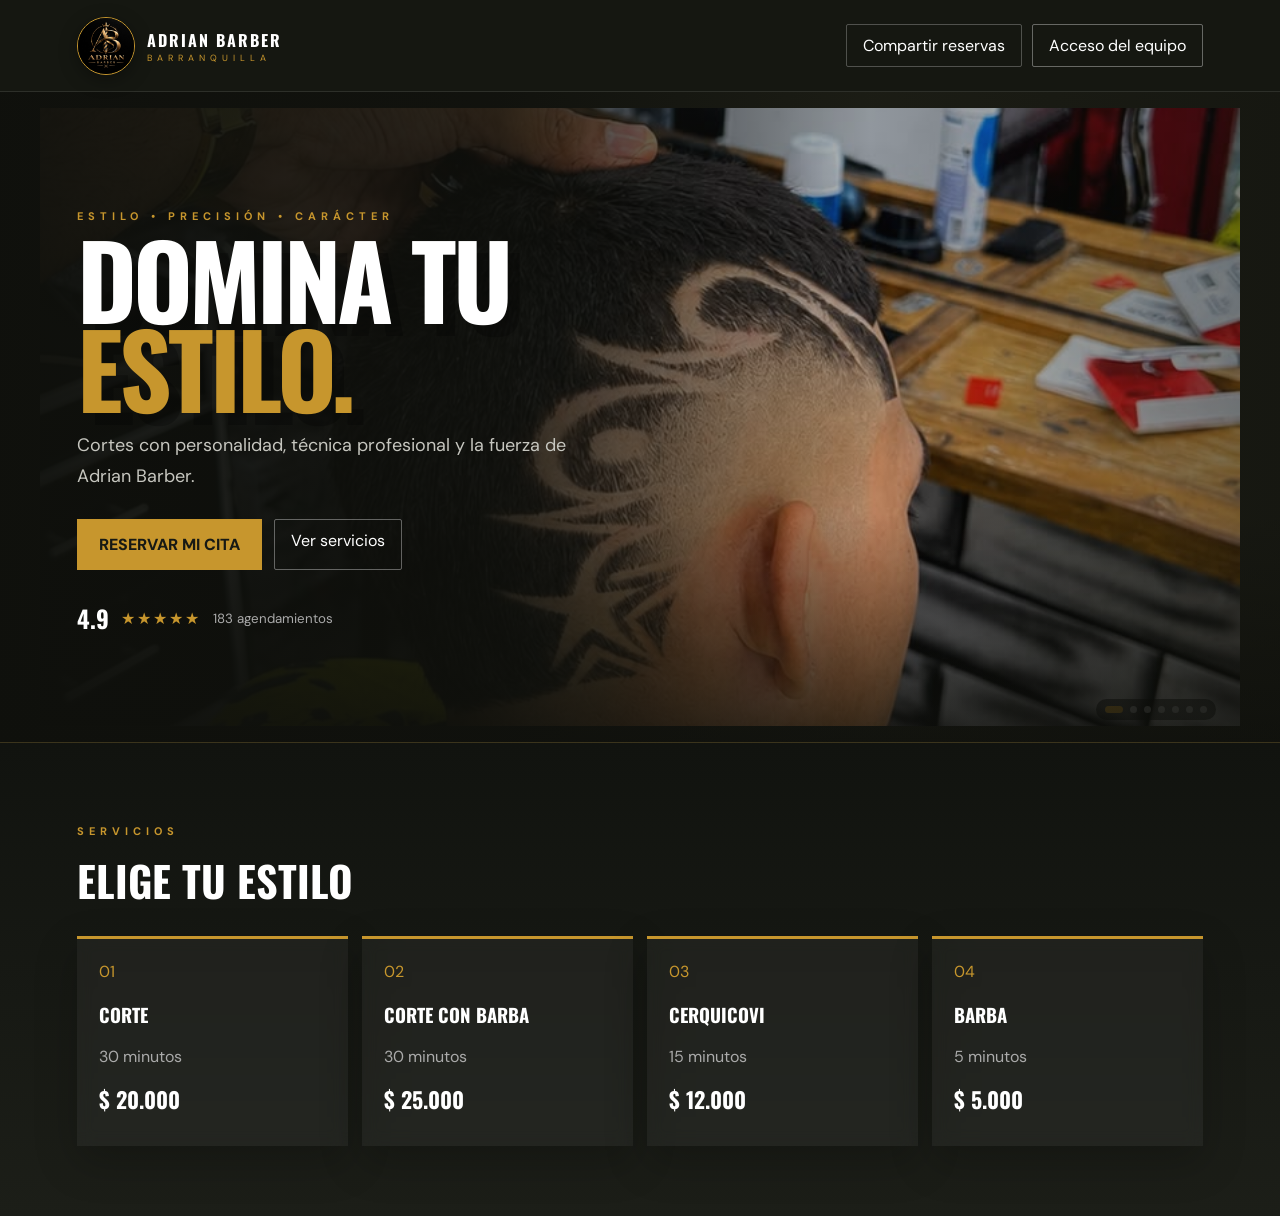
==== commit 8376ed12: "Fix booking confirmation flow Co-authored-by: Copilot <223556219+Copilot@users.noreply.github.com>" ====
--- a/index.html
+++ b/index.html
@@ -327,6 +327,6 @@
   <div class="toast" id="toast"></div>
   </div>
   <script src="supabase-config.js"></script>
-  <script src="app.js?v=20261107-performance"></script>
+  <script src="app.js?v=20261113-booking-fix"></script>
 </body>
 </html>
